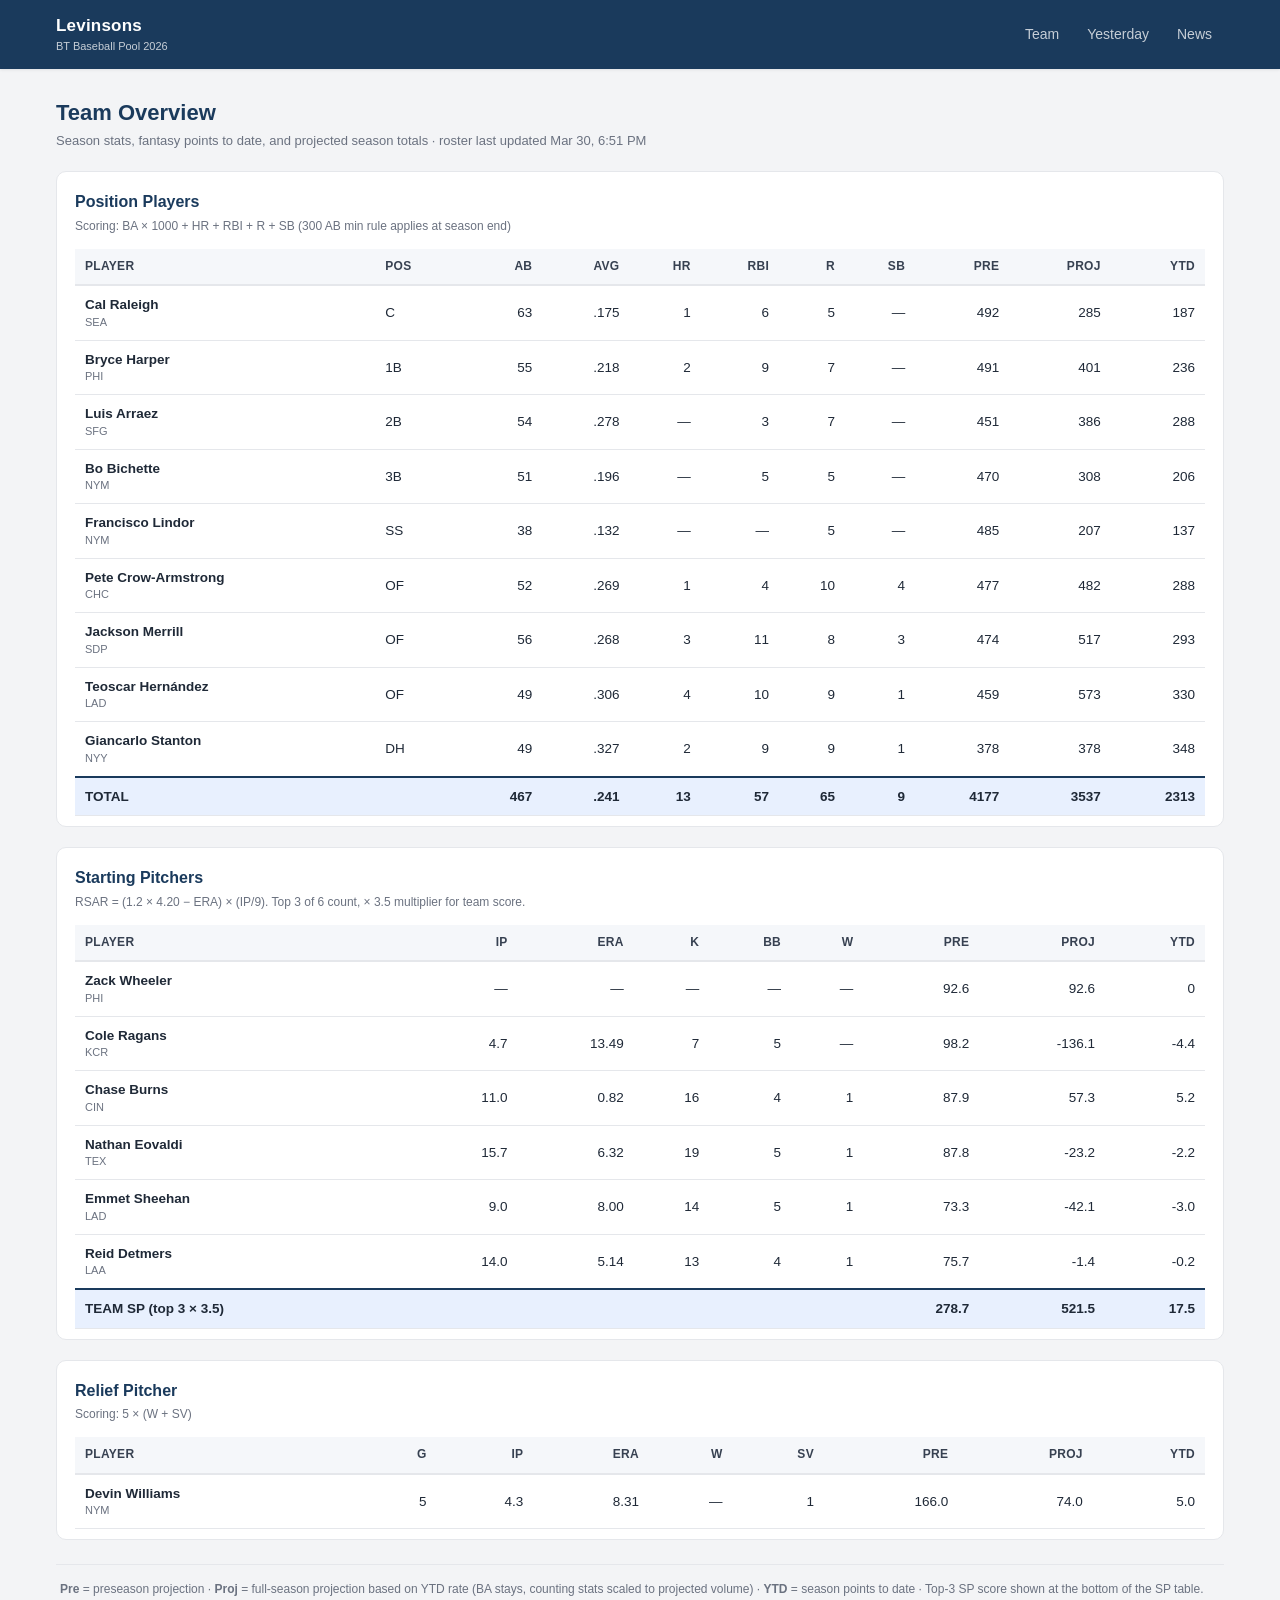
==== web/index.html @ e21df4ab "Add web interface and structured daily data pipeline - Three-view static site (Team / Yesterday / Ne" ====
<!DOCTYPE html>
<html lang="en">
<head>
  <meta charset="UTF-8" />
  <meta name="viewport" content="width=device-width, initial-scale=1.0" />
  <title>Team Overview — BT Baseball Pool 2026</title>
  <link rel="stylesheet" href="/web/assets/styles.css" />
</head>
<body>
  <header class="site-header">
    <div class="site-header-inner">
      <div class="brand">Levinsons <small>BT Baseball Pool 2026</small></div>
      <nav class="tabs">
        <a href="/">Team</a>
        <a href="/yesterday">Yesterday</a>
        <a href="/news">News</a>
      </nav>
    </div>
  </header>

  <main class="shell">
    <h1 class="page-title">Team Overview</h1>
    <p class="page-sub" id="page-sub">Season stats, fantasy points to date, and projected season totals</p>

    <div id="hitters-section" class="section">
      <h2>Position Players</h2>
      <p class="section-sub">Scoring: BA × 1000 + HR + RBI + R + SB (300 AB min rule applies at season end)</p>
      <div class="table-wrap">
        <table class="data" id="hitters-table"><tbody><tr><td class="loader">Loading…</td></tr></tbody></table>
      </div>
    </div>

    <div id="sp-section" class="section">
      <h2>Starting Pitchers</h2>
      <p class="section-sub">RSAR = (1.2 × 4.20 − ERA) × (IP/9). Top 3 of 6 count, × 3.5 multiplier for team score.</p>
      <div class="table-wrap">
        <table class="data" id="sp-table"><tbody><tr><td class="loader">Loading…</td></tr></tbody></table>
      </div>
    </div>

    <div id="rp-section" class="section">
      <h2>Relief Pitcher</h2>
      <p class="section-sub">Scoring: 5 × (W + SV)</p>
      <div class="table-wrap">
        <table class="data" id="rp-table"><tbody><tr><td class="loader">Loading…</td></tr></tbody></table>
      </div>
    </div>

    <div class="footer">
      <strong>Pre</strong> = preseason projection &middot; <strong>Proj</strong> = full-season projection based on YTD rate (BA stays, counting stats scaled to projected volume) &middot; <strong>YTD</strong> = season points to date &middot; Top-3 SP score shown at the bottom of the SP table.
    </div>
  </main>

  <script src="/web/assets/shared.js"></script>
  <script src="/web/assets/team.js"></script>
</body>
</html>
---- web/assets/styles.css ----
:root {
  --navy: #1a3a5c;
  --navy-soft: #e8f0fe;
  --ink: #1f2937;
  --muted: #6b7280;
  --dim: #9ca3af;
  --border: #e5e7eb;
  --row-zebra: #fafafa;
  --dnp-bg: #f9fafb;
  --accent: #1a73e8;
  --good: #059669;
  --bad: #dc2626;
  --bg: #ffffff;
  --panel: #ffffff;
}

* { box-sizing: border-box; }

html, body {
  margin: 0;
  padding: 0;
  background: #f3f4f6;
  color: var(--ink);
  font-family: -apple-system, BlinkMacSystemFont, "Segoe UI", Roboto, "Helvetica Neue", Arial, sans-serif;
  font-size: 15px;
  line-height: 1.45;
  -webkit-font-smoothing: antialiased;
}

a { color: var(--accent); text-decoration: none; }
a:hover { text-decoration: underline; }

/* ---------- Layout ---------- */
.shell {
  max-width: 1200px;
  margin: 0 auto;
  padding: 0 16px 64px;
}

.site-header {
  background: var(--navy);
  color: #fff;
  padding: 14px 0;
  position: sticky;
  top: 0;
  z-index: 10;
  box-shadow: 0 1px 3px rgba(0,0,0,0.08);
}
.site-header-inner {
  max-width: 1200px;
  margin: 0 auto;
  padding: 0 16px;
  display: flex;
  align-items: center;
  justify-content: space-between;
  gap: 12px;
  flex-wrap: wrap;
}
.brand {
  font-weight: 700;
  font-size: 17px;
  letter-spacing: 0.2px;
}
.brand small {
  display: block;
  font-weight: 400;
  font-size: 11px;
  opacity: 0.75;
  letter-spacing: 0;
}
nav.tabs {
  display: flex;
  gap: 4px;
  flex-wrap: wrap;
}
nav.tabs a {
  color: rgba(255,255,255,0.75);
  padding: 6px 12px;
  border-radius: 6px;
  font-size: 14px;
  font-weight: 500;
  text-decoration: none;
  transition: background 0.15s, color 0.15s;
}
nav.tabs a:hover {
  background: rgba(255,255,255,0.08);
  color: #fff;
  text-decoration: none;
}
nav.tabs a.active {
  background: rgba(255,255,255,0.14);
  color: #fff;
}

.page-title {
  font-size: 22px;
  font-weight: 700;
  color: var(--navy);
  margin: 28px 0 4px;
}
.page-sub {
  color: var(--muted);
  font-size: 13px;
  margin: 0 0 20px;
}

.section {
  background: var(--panel);
  border: 1px solid var(--border);
  border-radius: 10px;
  padding: 18px 18px 10px;
  margin-bottom: 20px;
}
.section h2 {
  color: var(--navy);
  font-size: 16px;
  font-weight: 700;
  margin: 0 0 4px;
}
.section .section-sub {
  color: var(--muted);
  font-size: 12px;
  margin: 0 0 14px;
}

/* ---------- Tables (desktop/tablet) ---------- */
.table-wrap { overflow-x: auto; }
table.data {
  width: 100%;
  border-collapse: collapse;
  font-size: 13.5px;
}
table.data th, table.data td {
  padding: 9px 10px;
  text-align: left;
  border-bottom: 1px solid var(--border);
  white-space: nowrap;
}
table.data th {
  background: #f5f7fa;
  font-weight: 600;
  color: #374151;
  border-bottom: 2px solid var(--border);
  font-size: 12px;
  text-transform: uppercase;
  letter-spacing: 0.3px;
}
table.data td.num, table.data th.num { text-align: right; font-variant-numeric: tabular-nums; }
table.data tr.dnp td { color: var(--dim); background: var(--dnp-bg); }
table.data tr.total td {
  border-top: 2px solid var(--navy);
  background: var(--navy-soft);
  font-weight: 700;
  color: var(--ink);
}
.player-cell strong { font-weight: 600; }
.player-cell small { display: block; color: var(--muted); font-size: 11px; font-weight: 400; }

.dnp-badge {
  display: inline-block;
  padding: 1px 7px;
  border-radius: 10px;
  background: #eef0f3;
  color: var(--muted);
  font-size: 11px;
  font-weight: 500;
  letter-spacing: 0.2px;
}

/* ---------- News view ---------- */
.news-grid {
  display: grid;
  grid-template-columns: 1fr;
  gap: 12px;
}
.news-card {
  border: 1px solid var(--border);
  border-radius: 8px;
  padding: 12px 14px;
  background: #fff;
}
.news-card .head {
  display: flex;
  justify-content: space-between;
  align-items: baseline;
  gap: 10px;
  margin-bottom: 4px;
}
.news-card .name {
  font-weight: 600;
  color: var(--navy);
  font-size: 14px;
}
.news-card .meta {
  color: var(--muted);
  font-size: 11px;
  text-transform: uppercase;
  letter-spacing: 0.3px;
}
.news-card p {
  margin: 4px 0 6px;
  font-size: 13.5px;
  color: var(--ink);
}
.news-card .sources a {
  font-size: 12px;
  margin-right: 10px;
}

.injury-card {
  border: 1px solid var(--border);
  border-left: 3px solid #f59e0b;
  border-radius: 8px;
  padding: 12px 14px;
  background: #fffbeb;
}
.injury-card .status {
  display: inline-block;
  padding: 2px 8px;
  border-radius: 10px;
  background: #fef3c7;
  color: #92400e;
  font-size: 11px;
  font-weight: 600;
  letter-spacing: 0.2px;
}
.injury-card .prev-status {
  color: var(--muted);
  font-size: 11px;
  margin-left: 8px;
}

.empty-state {
  color: var(--muted);
  padding: 20px;
  text-align: center;
  font-style: italic;
}

.loader {
  color: var(--muted);
  padding: 30px 10px;
  text-align: center;
  font-size: 13px;
}

.footer {
  color: var(--muted);
  font-size: 12px;
  margin-top: 24px;
  padding: 16px 4px;
  border-top: 1px solid var(--border);
}

/* ---------- Mobile: below 768px, tables collapse to cards ---------- */
@media (max-width: 767px) {
  .shell { padding: 0 10px 48px; }
  .page-title { font-size: 19px; }
  .section { padding: 14px 12px 8px; }

  table.data thead { display: none; }
  table.data, table.data tbody, table.data tr, table.data td { display: block; width: 100%; }
  table.data tr {
    border: 1px solid var(--border);
    border-radius: 8px;
    margin-bottom: 10px;
    padding: 8px 10px;
    background: #fff;
  }
  table.data tr.dnp { background: var(--dnp-bg); }
  table.data tr.total {
    background: var(--navy-soft);
    border-color: var(--navy);
  }
  table.data td {
    padding: 4px 0;
    border: none;
    white-space: normal;
    display: flex;
    justify-content: space-between;
    gap: 12px;
  }
  table.data td::before {
    content: attr(data-label);
    color: var(--muted);
    font-size: 11px;
    text-transform: uppercase;
    letter-spacing: 0.3px;
    font-weight: 600;
    flex-shrink: 0;
  }
  table.data td.num, table.data td:first-child { text-align: left; }
  table.data td:first-child::before { display: none; }
  table.data td:first-child {
    border-bottom: 1px solid var(--border);
    padding-bottom: 6px;
    margin-bottom: 4px;
    display: block;
  }
  table.data td[colspan] { color: var(--muted); font-style: italic; }
  table.data td[colspan]::before { content: ""; display: none; }
}
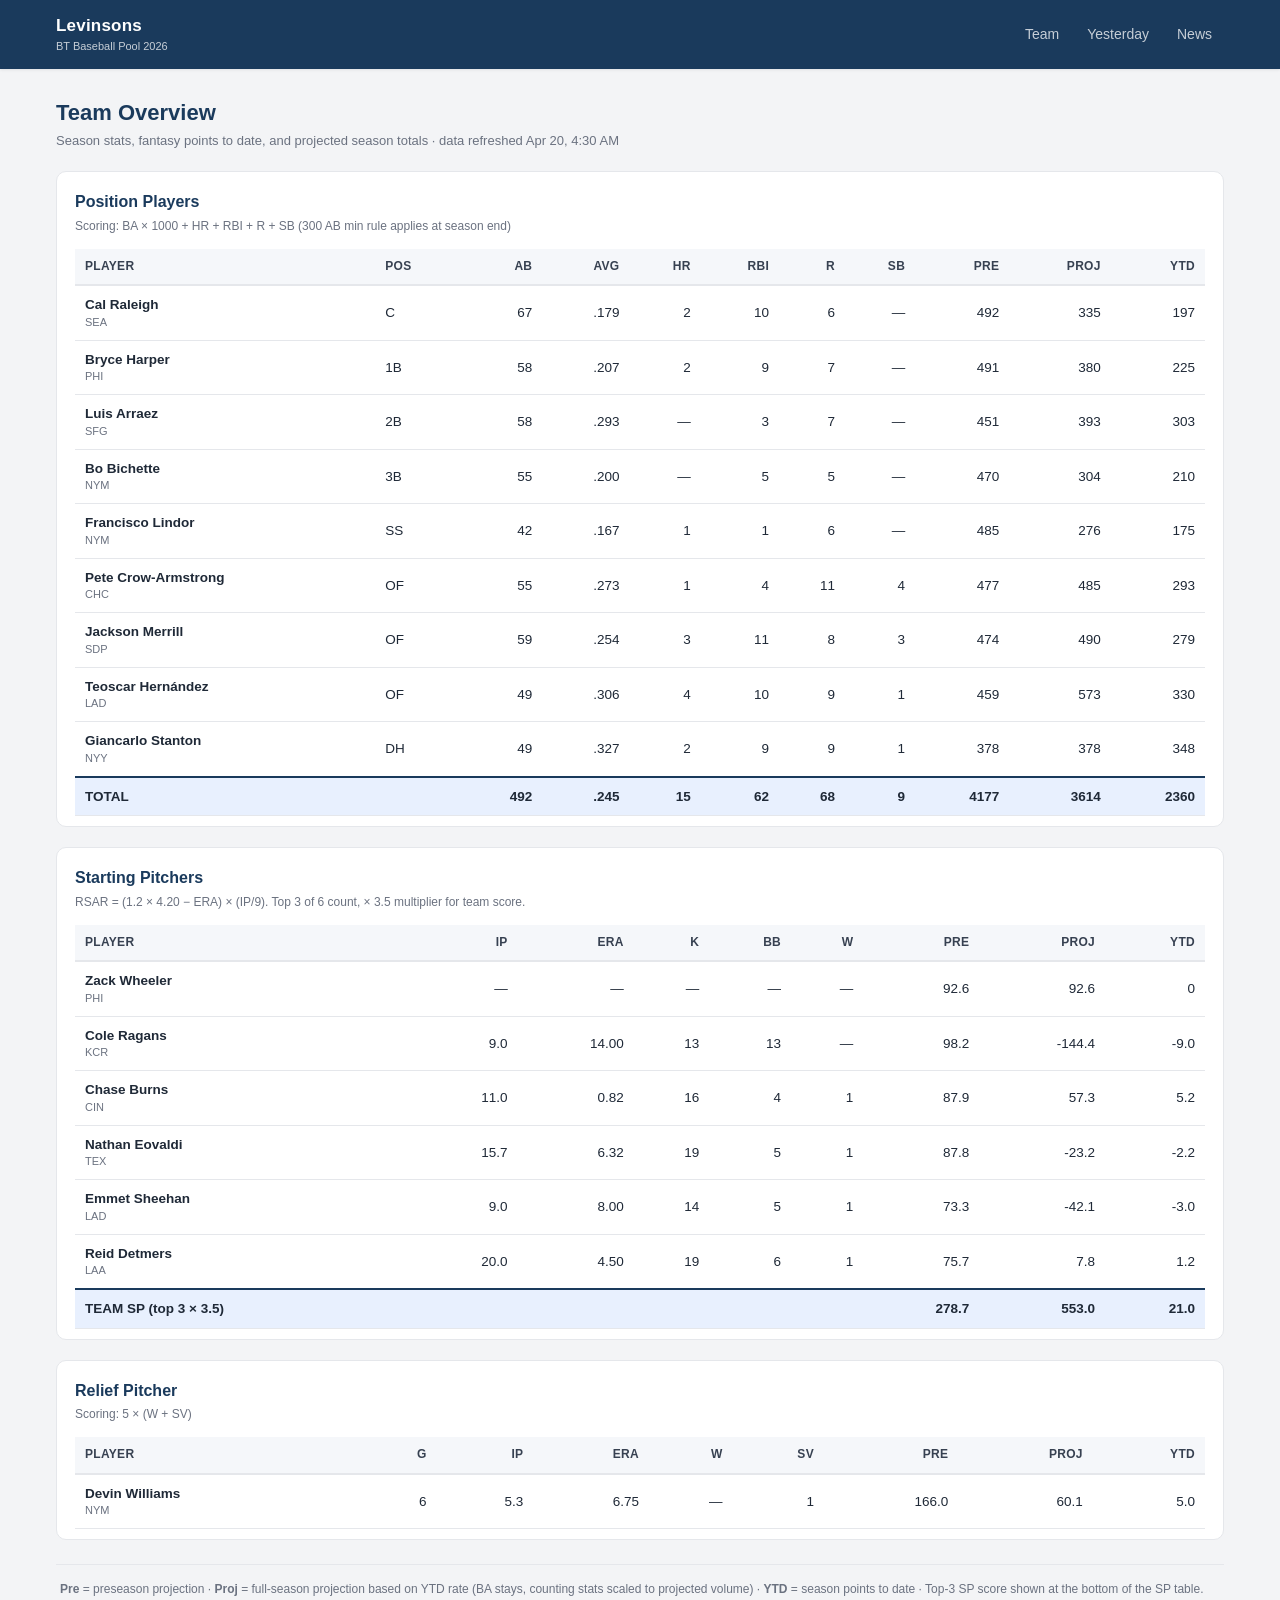
==== commit 63cc767b: "Add baseball emoji favicon Co-Authored-By: Claude Opus 4.7 (1M context) <noreply@anthropic.com>" ====
--- a/web/index.html
+++ b/web/index.html
@@ -4,6 +4,7 @@
   <meta charset="UTF-8" />
   <meta name="viewport" content="width=device-width, initial-scale=1.0" />
   <title>Team Overview — BT Baseball Pool 2026</title>
+  <link rel="icon" type="image/svg+xml" href="/favicon.svg" />
   <link rel="stylesheet" href="/web/assets/styles.css" />
 </head>
 <body>
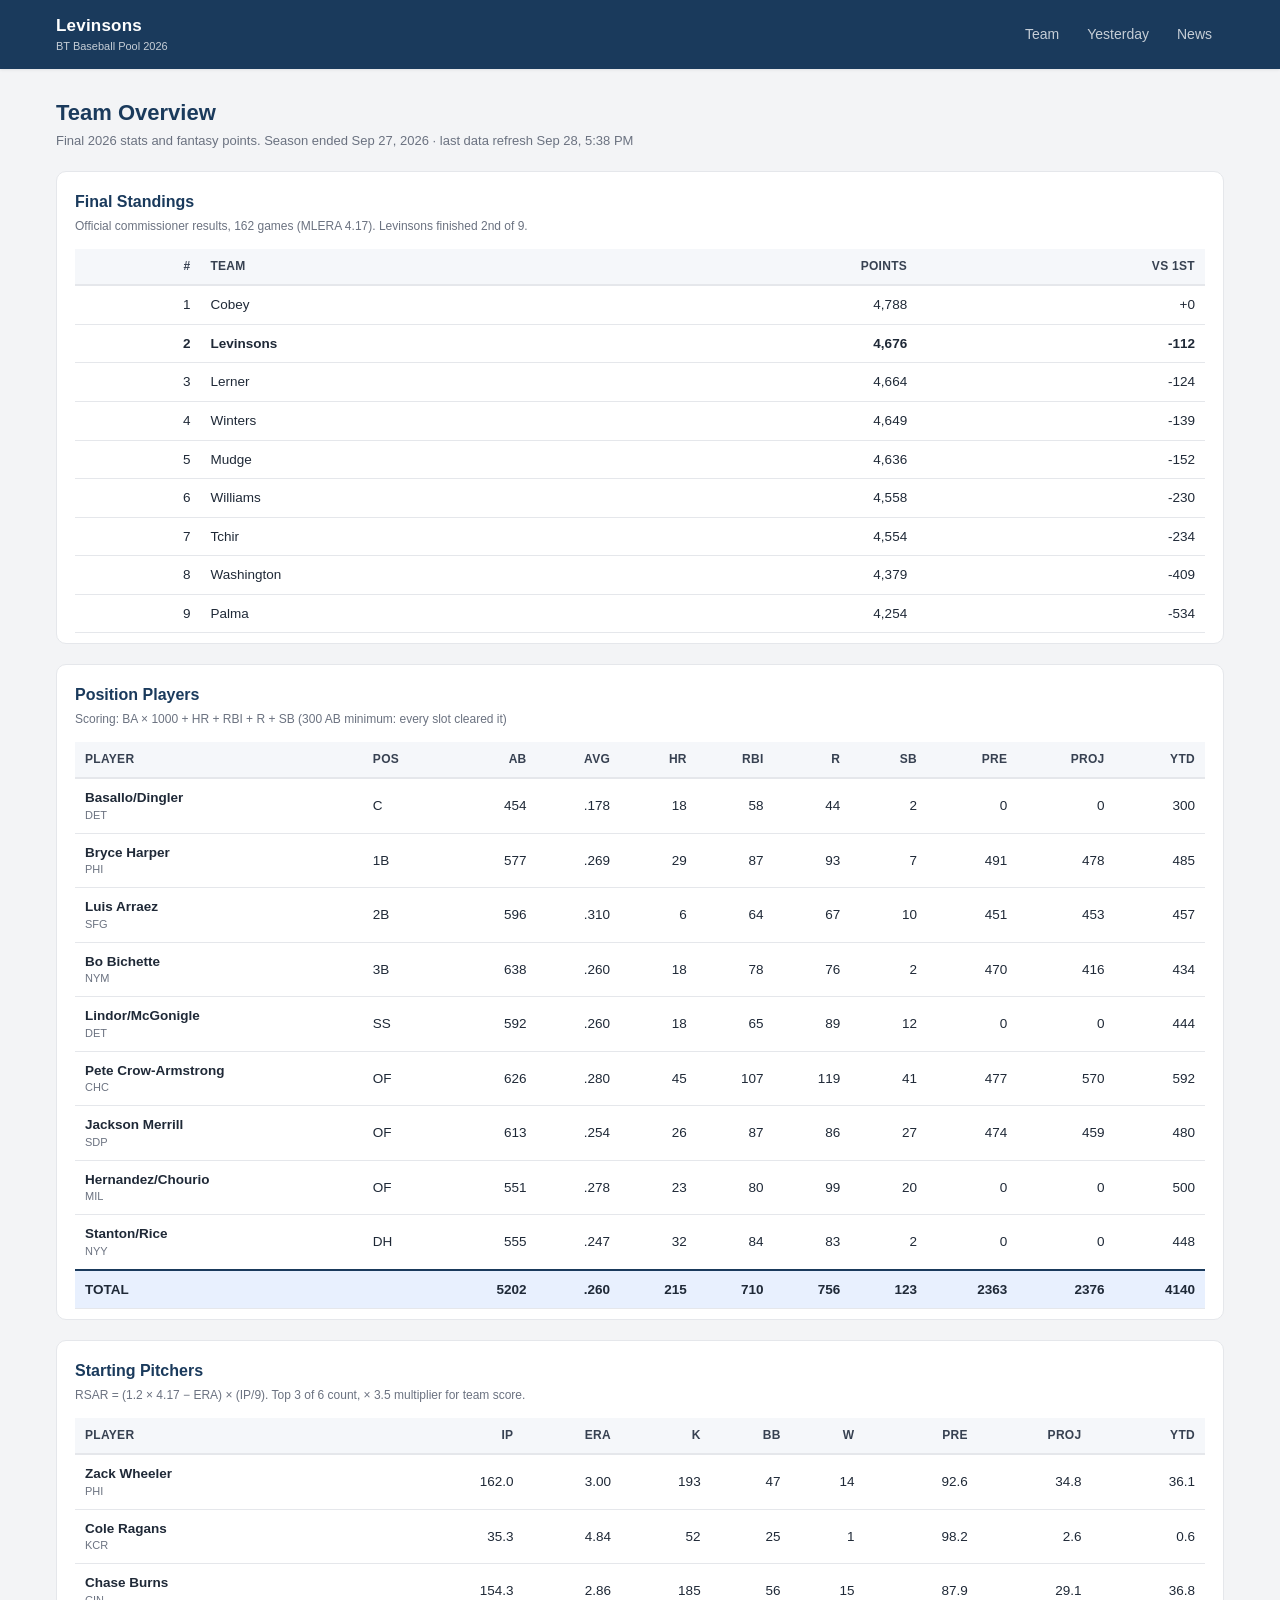
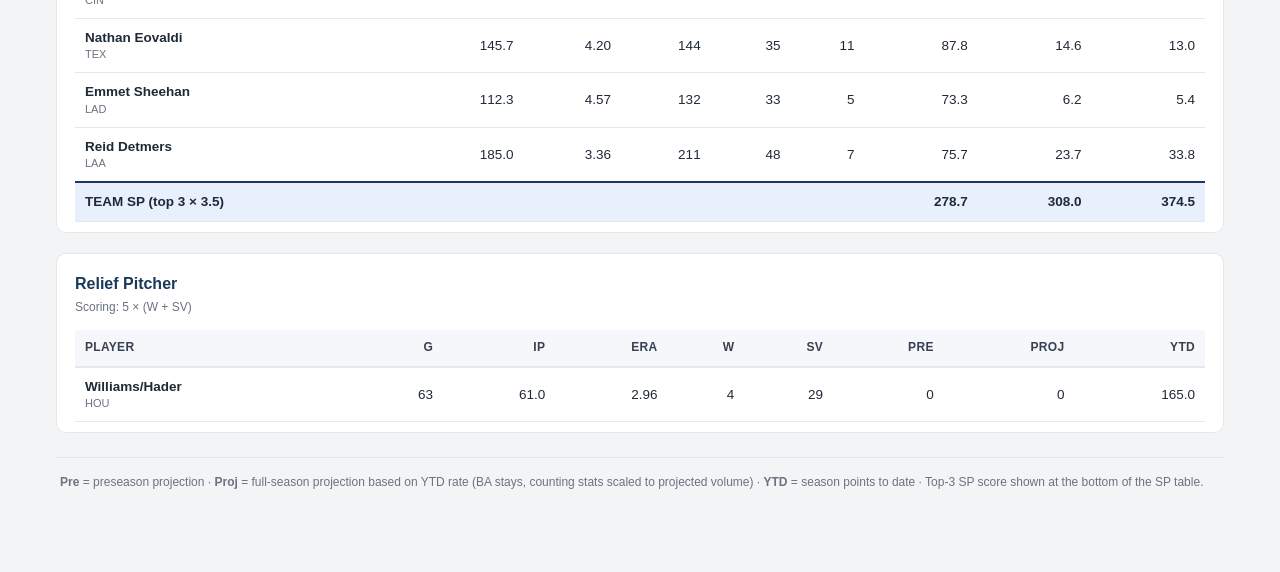
==== commit 5867e26d: "Season wrap: freeze final 2026 data, disable the daily pipeline, add final standings - Reconcile aga" ====
--- a/web/index.html
+++ b/web/index.html
@@ -21,11 +21,32 @@
 
   <main class="shell">
     <h1 class="page-title">Team Overview</h1>
-    <p class="page-sub" id="page-sub">Season stats, fantasy points to date, and projected season totals</p>
+    <p class="page-sub" id="page-sub">Final 2026 stats and fantasy points. Season ended Sep 27, 2026</p>
+
+    <div id="standings-section" class="section">
+      <h2>Final Standings</h2>
+      <p class="section-sub">Official commissioner results, 162 games (MLERA 4.17). Levinsons finished 2nd of 9.</p>
+      <div class="table-wrap">
+        <table class="data" id="standings-table">
+          <thead><tr><th class="num">#</th><th>Team</th><th class="num">Points</th><th class="num">vs 1st</th></tr></thead>
+          <tbody>
+            <tr><td class="num">1</td><td data-label="Team">Cobey</td><td class="num" data-label="Points">4,788</td><td class="num" data-label="vs 1st">+0</td></tr>
+            <tr style="font-weight:600"><td class="num">2</td><td data-label="Team">Levinsons</td><td class="num" data-label="Points">4,676</td><td class="num" data-label="vs 1st">-112</td></tr>
+            <tr><td class="num">3</td><td data-label="Team">Lerner</td><td class="num" data-label="Points">4,664</td><td class="num" data-label="vs 1st">-124</td></tr>
+            <tr><td class="num">4</td><td data-label="Team">Winters</td><td class="num" data-label="Points">4,649</td><td class="num" data-label="vs 1st">-139</td></tr>
+            <tr><td class="num">5</td><td data-label="Team">Mudge</td><td class="num" data-label="Points">4,636</td><td class="num" data-label="vs 1st">-152</td></tr>
+            <tr><td class="num">6</td><td data-label="Team">Williams</td><td class="num" data-label="Points">4,558</td><td class="num" data-label="vs 1st">-230</td></tr>
+            <tr><td class="num">7</td><td data-label="Team">Tchir</td><td class="num" data-label="Points">4,554</td><td class="num" data-label="vs 1st">-234</td></tr>
+            <tr><td class="num">8</td><td data-label="Team">Washington</td><td class="num" data-label="Points">4,379</td><td class="num" data-label="vs 1st">-409</td></tr>
+            <tr><td class="num">9</td><td data-label="Team">Palma</td><td class="num" data-label="Points">4,254</td><td class="num" data-label="vs 1st">-534</td></tr>
+          </tbody>
+        </table>
+      </div>
+    </div>
 
     <div id="hitters-section" class="section">
       <h2>Position Players</h2>
-      <p class="section-sub">Scoring: BA × 1000 + HR + RBI + R + SB (300 AB min rule applies at season end)</p>
+      <p class="section-sub">Scoring: BA × 1000 + HR + RBI + R + SB (300 AB minimum: every slot cleared it)</p>
       <div class="table-wrap">
         <table class="data" id="hitters-table"><tbody><tr><td class="loader">Loading…</td></tr></tbody></table>
       </div>
@@ -33,7 +54,7 @@
 
     <div id="sp-section" class="section">
       <h2>Starting Pitchers</h2>
-      <p class="section-sub">RSAR = (1.2 × 4.20 − ERA) × (IP/9). Top 3 of 6 count, × 3.5 multiplier for team score.</p>
+      <p class="section-sub">RSAR = (1.2 × 4.17 − ERA) × (IP/9). Top 3 of 6 count, × 3.5 multiplier for team score.</p>
       <div class="table-wrap">
         <table class="data" id="sp-table"><tbody><tr><td class="loader">Loading…</td></tr></tbody></table>
       </div>
